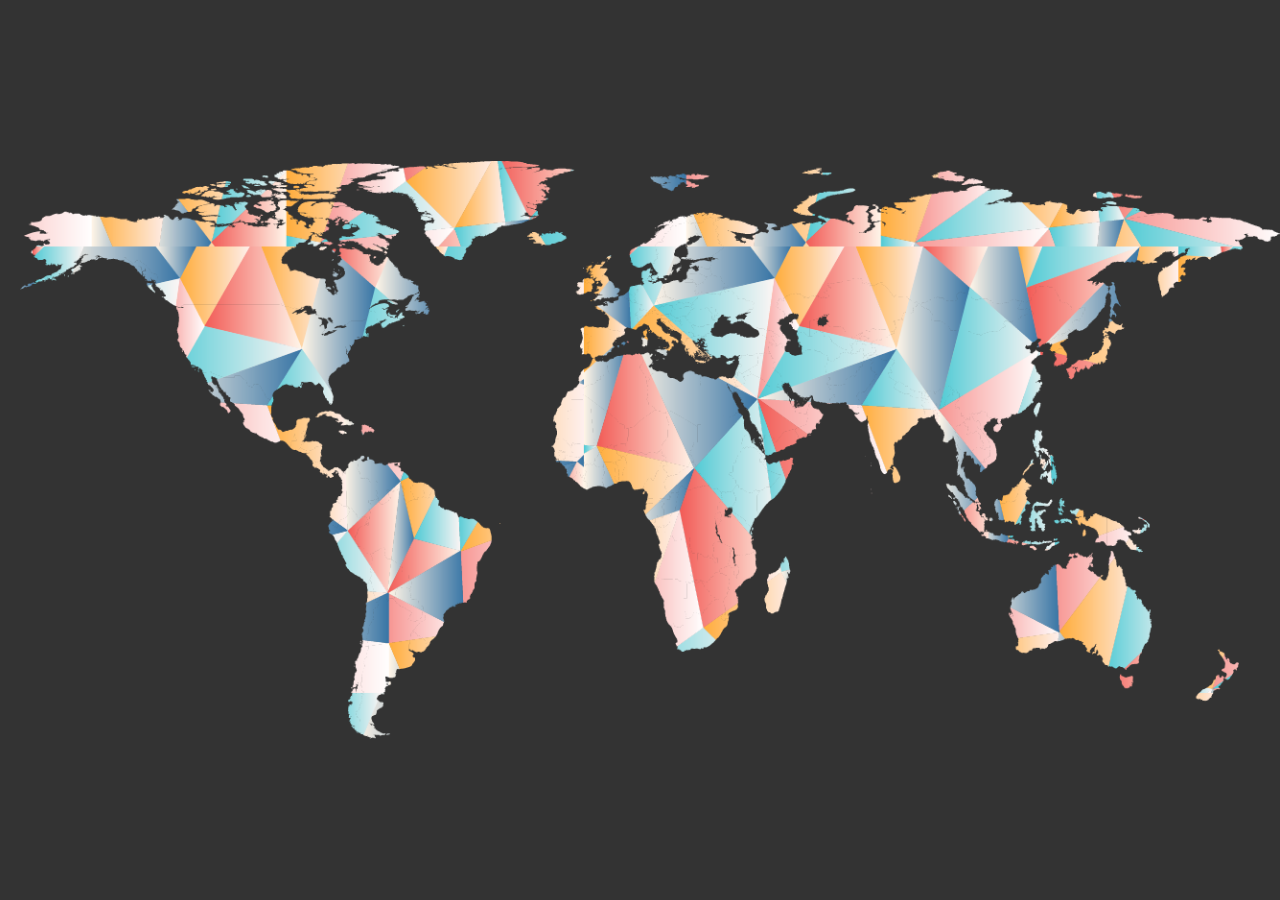
==== index.html @ 7c57bed3 "Copy From Portfolio" ====
<!DOCTYPE HTML>
<html>

<head>
    <meta charset="utf-8">
    <meta name="viewport" content="width=device-width, initial-scale=1"/>
	<title>Brian Ketchem</title>

    <!------------ Bootstrap Stylesheet Links ---------->
    <link rel="stylesheet" href="css/bootstrap.min.css">
    <link rel="stylesheet" href="css/bootstrap-theme.min.css">
    <link rel="stylesheet" href="css/style.css">
</head>

<body>

    <nav class= "navbar">
        <div class="container-fluid ">
            <div class="navbar-header">
                <button type="button" class="navbar-toggle" data-toggle="collapse" data-target="#navbar" aria-expanded="false" aria-controls="navbar">
                    <span class="sr-only">Toggle navigation</span> <!-- Used for screen readers for accessibility -->
                    <span class="glyphicon glyphicon-menu-hamburger"></span>
                    <span class="menu"> Menu</span>
                </button>
                <a class="navbar-brand" href="#">Brian Ketchem</a>
            </div>
            <div id="navbar" class="collapse navbar-collapse"> <!-- Links to include in navbar -->
                <ul class="nav navbar-nav navbar-inner center">  <!-- Unordered list for links on navbar -->
                    <li><a href="resume.html">Resume</a></li>
                    <li><a href="portfolio.html">Portfolio</a></li>
                    <li><a href="connect.html">Connect</a></li>
                </ul>
                <ul class="nav navbar-nav navbar-right">
                    <li><a href="https://www.neatlinesmaps.com">Business</a></li>
                </ul>
            </div> <!-- end .navbar-collapse -->
        </div> <!-- end .container -->
    </nav> <!-- end navigation bar -->

    <div class="jumbotron">
        <div class="container" id="banner">
            <h2 class="display-4">Brian Ketchem</h2>
            <!--<p class="lead">If people don't either love or hate your work; you just haven't done all that much. -Tinker Hatfield</p>-->
            </div>
        </div>
    </div>

    <div class="container" id="canvas">
        <div class="row" id="col1">
            <div class="col-xs-4">
                <div class="thumbnail portfolio-thumbnail">
                    <a href="Portfolio/BuffaloMountain.html">
                        <img class="img-responsive" src="assets/BuffaloMountain.png">
                    </a>
                </div>
            </div>
            <div class="col-xs-4">
                <div class="thumbnail portfolio-thumbnail">
                    <a href="Portfolio/MTMFestival.html">
                        <img class="img-responsive" src="assets/MTMFestival.png">
                    </a>
                </div>
            </div>
            <div class="col-xs-4">
                <div class="thumbnail portfolio-thumbnail">
                    <a href="Portfolio/NZTerrain.html">
                        <img class="img-responsive" src="assets/NZTerrain.png">
                    </a>
                </div>
            </div>
            <div class="col-xs-4">
                <div class="thumbnail portfolio-thumbnail">
                    <a href="Portfolio/DIAInfo.html">
                        <img class="img-responsive" src="assets/DIAInfo.png" id="dia">
                    </a>
                </div>
            </div>
        </div>
        <div class="row" id="col2">
            <div class="col-xs-12" id="sidebar">
                <p>I am a cartographer and a developer currently pursuing my Masters of GIS and Web Map Programming at
                    UW-Madison. I love working to create beautiful and engaging maps and applications. In addition to
                    my full-time job, I am also the co-owner of Neatlines Cartography where we have one map already in
                    print. Additionally, our work was recently featured in a brochure for a Johnson City, TN festival
                    brochure. The other maps and applications featured on this site, were produced at school to
                    highlight a particular style or technique.</p>

                <!--<p>Personally, I currently live in East Tennessee with my wife and our animals. We have two dogs Kodiak (Kodi) and Rocket, as well as a cat name Maya. We enjoy getting outdoors every chance that we get, and Tennessee is a great place for that. </p>-->

                <p>My passion is bringing my work outdoors or outdoors to work. I enjoy that cartography allows me to
                    connect with the physical world. My hope is that all of my maps and apps help people understand
                    geographic phenomena as well as connect to the world through excellent design.</p>
            </div>
        </div>
    </div>

    <div id = "splashscreen" class="flex-container">
        <div id="flex-item" class="flex-container flex-row">
            <img src="assets/splashimage.png" id="splashimage"/>
        </div>
    </div>

    <script type = "text/javascript" src="lib/jquery-3.3.1.min.js"></script>
    <script type = "text/javascript" src="lib/bootstrap.min.js"></script>
    <script type = "text/javascript" src="lib/customfunctions.js"></script>
</body>

</html>
---- css/style.css ----
html, body, .viewport {
    width: 100%;
    height: 100%;
    margin: 0;
    //background-color: #777777;
}

/**************SPLASHSCREEN*****************/
#flex-item {
    text-align: center;
    align-items: center;
    justify-content: center;
    margin: auto;
}

#splashscreen {
    display: -webkit-box;
    display: -webkit-flex;
    display: -moz-box;
    display: -ms-flexbox;
    display: flex;
    -webkit-box-align: center;
    -webkit-align-items: center;
    -moz-box-align: center;
    -ms-flex-align: center;
    align-items: center;
    -webkit-box-pack: center;
    -webkit-justify-content: center;
    -moz-box-pack: center;
    -ms-flex-pack: center;
    justify-content: center;
    position: fixed;
    top: 0;
    right: 0;
    bottom: 0;
    left: 0;
    height: 100%;
    width: 100%;
    background: #333333;
}

#splashimage{
    padding-left: 20px;
    height: auto;
    width: 100%;
    max-width: 1300px;
    max-height: 700px;
    align-items: center;
    justify-content: center;
}
/*************END SPLASHSCREEN***************/

/*************NAVBAR*************************/

.center{
    text-align: center;
    display:inline-block;
    float: none;
    justify-content: center;
}

#navbar{
    text-align: center;
    justify-content: center;
    padding-top: 5px;
    padding-right: 70px;
}
/*************END NAVBAR*********************/

/**************BANNER**********************/
.jumbotron{
    background-image: url("../assets/Banner3-100.jpg");
    text-align: center;
    color: #fff;
    padding: 2%;
    //width: 100%;
}


.display-4{
    font-size: 30pt;
    justify-content: center;
}

#banner
{
    justify-content: center;
    align-content: center;
    background: transparent;
    color: black;
    text-align: center;
}
/*********** End Banner **********************/

/********** Resume *******************/
#resume{
    display: flex;
    flex-wrap: wrap;
}

/*****************************************/

.portfolio-thumbnail {
    background-color: #fff;
    border-color: grey;
    border-width: 2px;
    width: 95%;
    max-height: 420px;
}

.portfolio-thumbnail:hover {
    border-color: darkblue;
}

#dia{
    width: auto;
    height: auto;
    max-height: 400px;
}

#diainfo{
    max-width: 1600px;
}

#col1{
    width: 75%;
    float: left;
}

#col2{
    width: 25%;
    float: right;
}

#sidebar{
    height: 400px;
    text-align: left;
}

#twittericon{
    max-height: 200px;
    max-width: 200px;
    display:block;
    margin:auto;
}

#linkedin{
    max-height: 200px;
    max-width: 200px;
    display:block;
    margin:auto;
    padding-top: 50px;
}

#facebook{
    max-height: 200px;
    max-width: 200px;
    display:block;
    margin:auto;
    padding-top: 50px;
}

#social{
    justify-items: center;
}
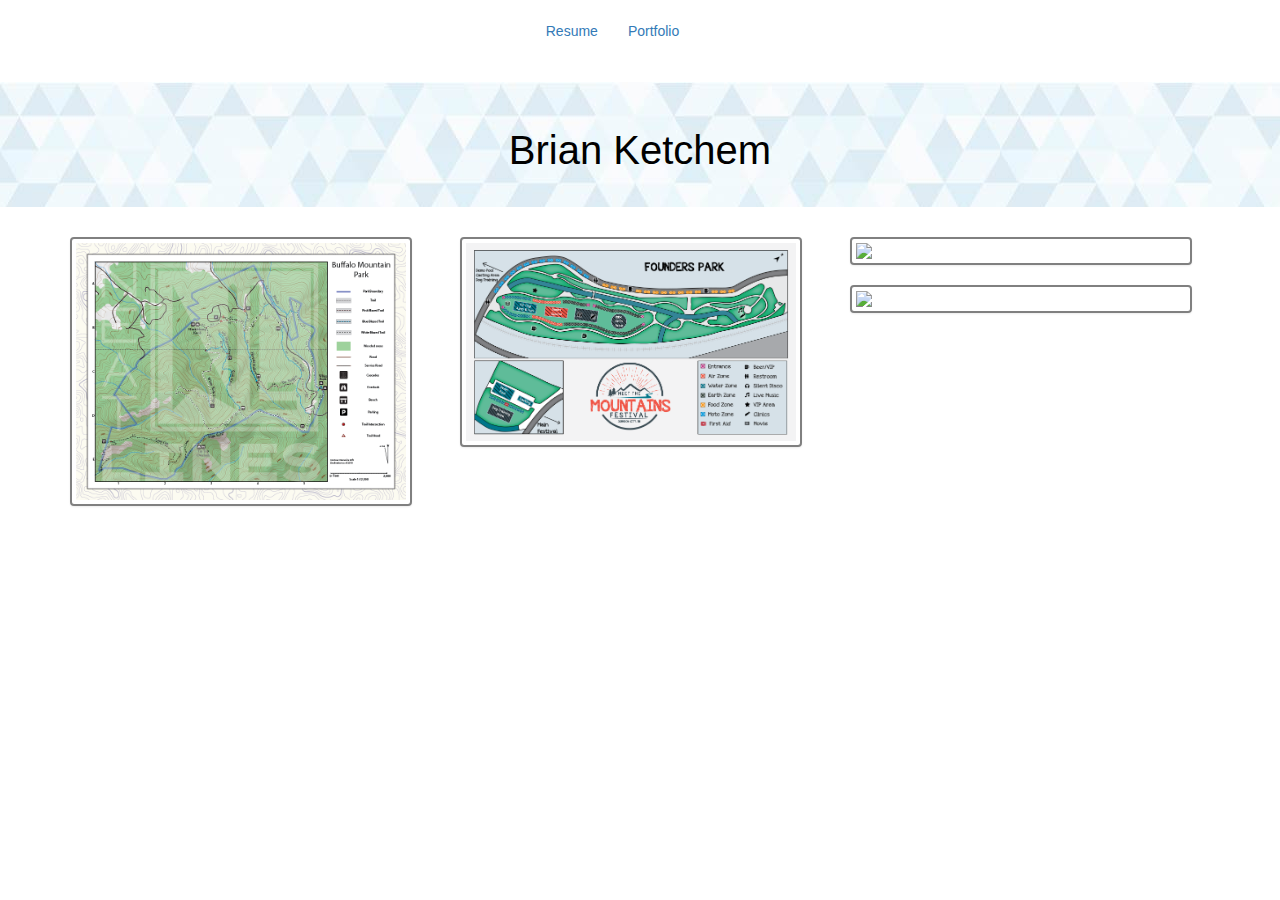
==== commit 66379417: "Removed some of the menu items" ====
--- a/index.html
+++ b/index.html
@@ -1,19 +1,16 @@
-<!DOCTYPE HTML>
-<html>
-
+<!DOCTYPE html>
+<html lang="en">
 <head>
     <meta charset="utf-8">
     <meta name="viewport" content="width=device-width, initial-scale=1"/>
-	<title>Brian Ketchem</title>
+    <title>Brian Ketchem</title>
 
     <!------------ Bootstrap Stylesheet Links ---------->
     <link rel="stylesheet" href="css/bootstrap.min.css">
     <link rel="stylesheet" href="css/bootstrap-theme.min.css">
     <link rel="stylesheet" href="css/style.css">
 </head>
-
 <body>
-
     <nav class= "navbar">
         <div class="container-fluid ">
             <div class="navbar-header">
@@ -22,16 +19,11 @@
                     <span class="glyphicon glyphicon-menu-hamburger"></span>
                     <span class="menu"> Menu</span>
                 </button>
-                <a class="navbar-brand" href="#">Brian Ketchem</a>
             </div>
             <div id="navbar" class="collapse navbar-collapse"> <!-- Links to include in navbar -->
                 <ul class="nav navbar-nav navbar-inner center">  <!-- Unordered list for links on navbar -->
                     <li><a href="resume.html">Resume</a></li>
-                    <li><a href="portfolio.html">Portfolio</a></li>
-                    <li><a href="connect.html">Connect</a></li>
-                </ul>
-                <ul class="nav navbar-nav navbar-right">
-                    <li><a href="https://www.neatlinesmaps.com">Business</a></li>
+                    <li><a href="index.html">Portfolio</a></li>
                 </ul>
             </div> <!-- end .navbar-collapse -->
         </div> <!-- end .container -->
@@ -41,34 +33,33 @@
         <div class="container" id="banner">
             <h2 class="display-4">Brian Ketchem</h2>
             <!--<p class="lead">If people don't either love or hate your work; you just haven't done all that much. -Tinker Hatfield</p>-->
-            </div>
         </div>
     </div>
 
-    <div class="container" id="canvas">
-        <div class="row" id="col1">
-            <div class="col-xs-4">
+    <div class="container">
+        <div class="row">
+            <div class="col-md-4">
                 <div class="thumbnail portfolio-thumbnail">
                     <a href="Portfolio/BuffaloMountain.html">
                         <img class="img-responsive" src="assets/BuffaloMountain.png">
                     </a>
                 </div>
             </div>
-            <div class="col-xs-4">
+            <div class="col-md-4">
                 <div class="thumbnail portfolio-thumbnail">
                     <a href="Portfolio/MTMFestival.html">
                         <img class="img-responsive" src="assets/MTMFestival.png">
                     </a>
                 </div>
             </div>
-            <div class="col-xs-4">
+            <div class="col-md-4">
                 <div class="thumbnail portfolio-thumbnail">
                     <a href="Portfolio/NZTerrain.html">
                         <img class="img-responsive" src="assets/NZTerrain.png">
                     </a>
                 </div>
             </div>
-            <div class="col-xs-4">
+            <div class="col-md-4">
                 <div class="thumbnail portfolio-thumbnail">
                     <a href="Portfolio/DIAInfo.html">
                         <img class="img-responsive" src="assets/DIAInfo.png" id="dia">
@@ -76,33 +67,11 @@
                 </div>
             </div>
         </div>
-        <div class="row" id="col2">
-            <div class="col-xs-12" id="sidebar">
-                <p>I am a cartographer and a developer currently pursuing my Masters of GIS and Web Map Programming at
-                    UW-Madison. I love working to create beautiful and engaging maps and applications. In addition to
-                    my full-time job, I am also the co-owner of Neatlines Cartography where we have one map already in
-                    print. Additionally, our work was recently featured in a brochure for a Johnson City, TN festival
-                    brochure. The other maps and applications featured on this site, were produced at school to
-                    highlight a particular style or technique.</p>
-
-                <!--<p>Personally, I currently live in East Tennessee with my wife and our animals. We have two dogs Kodiak (Kodi) and Rocket, as well as a cat name Maya. We enjoy getting outdoors every chance that we get, and Tennessee is a great place for that. </p>-->
-
-                <p>My passion is bringing my work outdoors or outdoors to work. I enjoy that cartography allows me to
-                    connect with the physical world. My hope is that all of my maps and apps help people understand
-                    geographic phenomena as well as connect to the world through excellent design.</p>
-            </div>
-        </div>
-    </div>
-
-    <div id = "splashscreen" class="flex-container">
-        <div id="flex-item" class="flex-container flex-row">
-            <img src="assets/splashimage.png" id="splashimage"/>
-        </div>
     </div>
 
     <script type = "text/javascript" src="lib/jquery-3.3.1.min.js"></script>
     <script type = "text/javascript" src="lib/bootstrap.min.js"></script>
     <script type = "text/javascript" src="lib/customfunctions.js"></script>
+</div>
 </body>
-
 </html>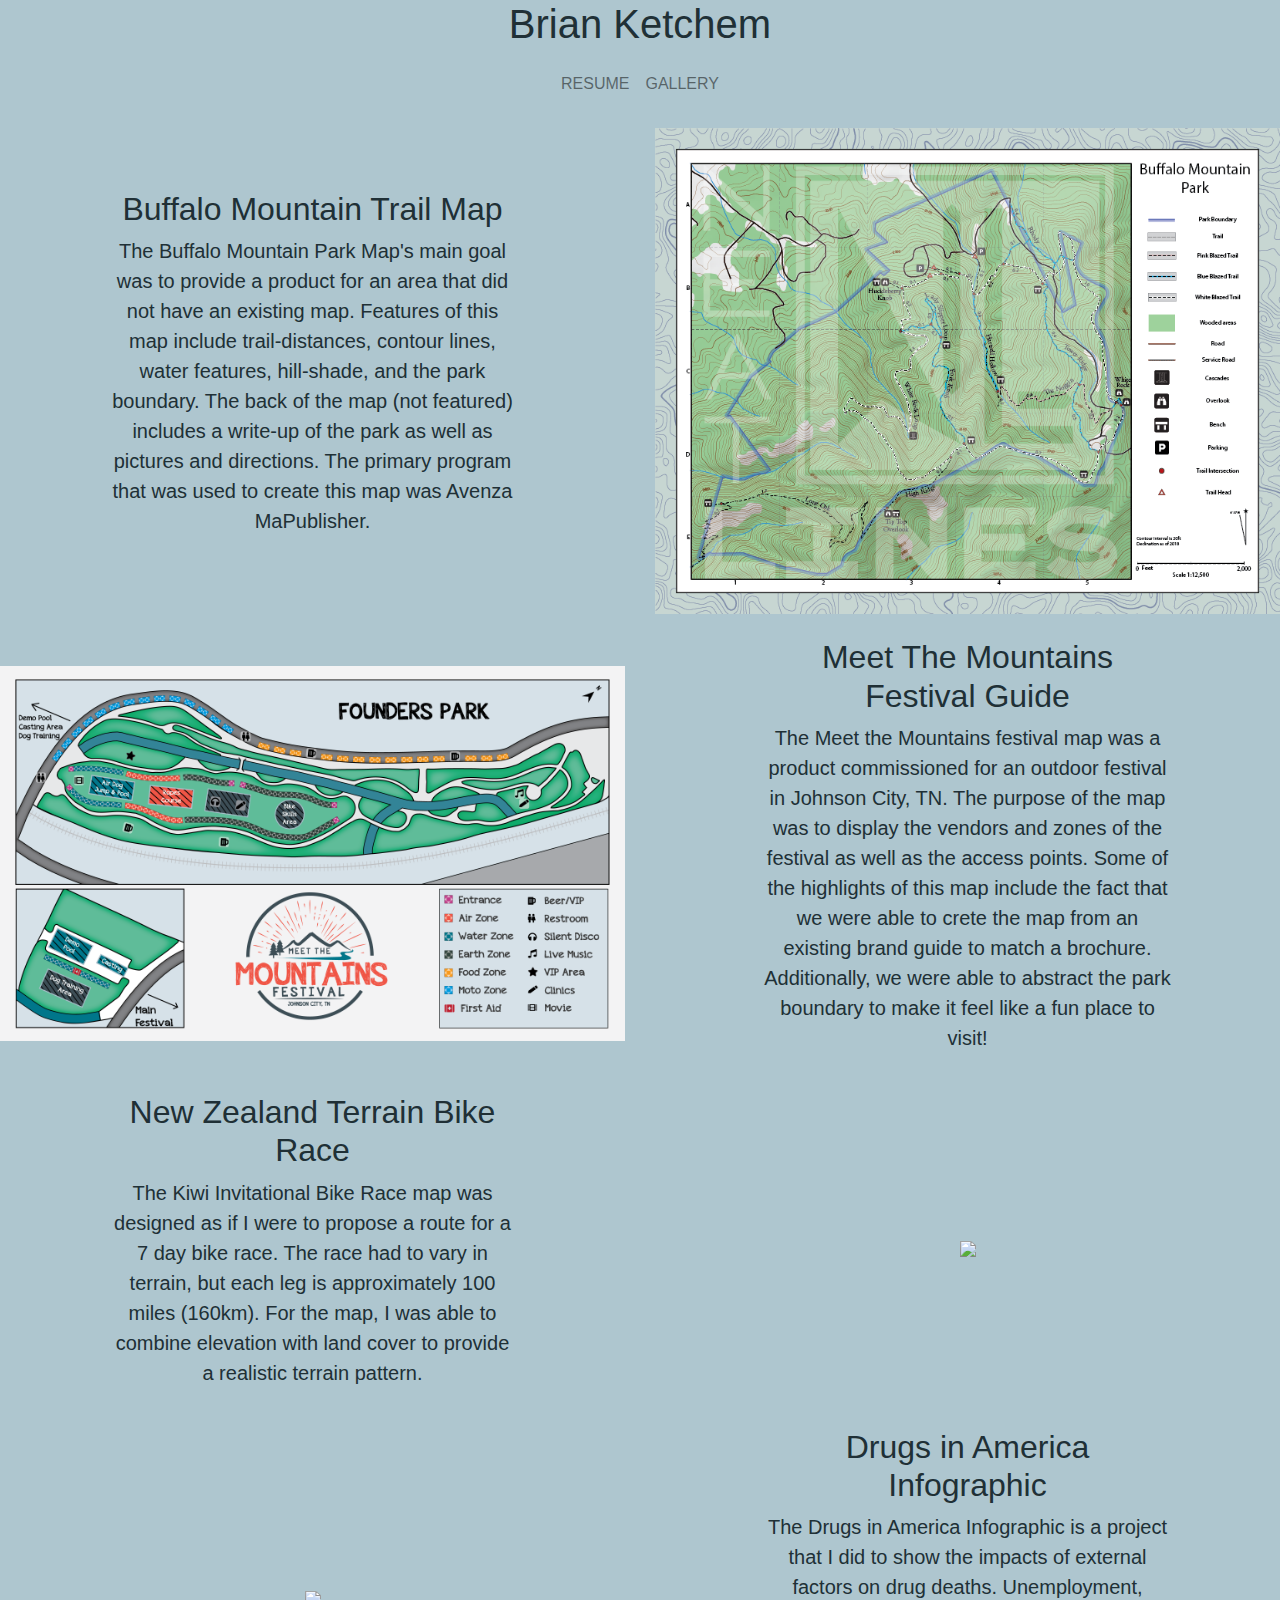
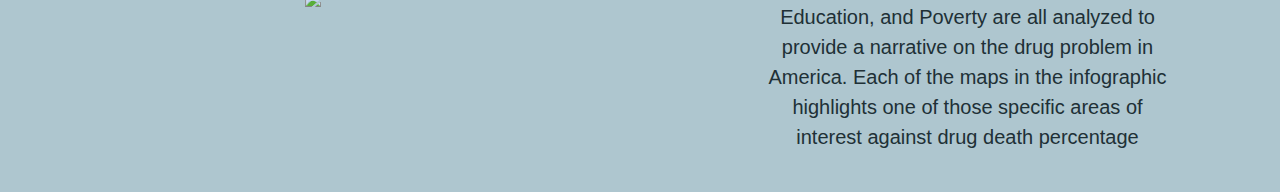
==== commit 28b76b83: "Reworked all of the major compontents" ====
--- a/index.html
+++ b/index.html
@@ -1,77 +1,93 @@
 <!DOCTYPE html>
 <html lang="en">
 <head>
-    <meta charset="utf-8">
-    <meta name="viewport" content="width=device-width, initial-scale=1"/>
-    <title>Brian Ketchem</title>
+	<meta charset="utf-8">
+	<meta name="viewport" content="width=device-width, initial-scale=1"/>
+	<title>Brian Ketchem</title>
 
-    <!------------ Bootstrap Stylesheet Links ---------->
-    <link rel="stylesheet" href="css/bootstrap.min.css">
-    <link rel="stylesheet" href="css/bootstrap-theme.min.css">
-    <link rel="stylesheet" href="css/style.css">
+	<!-- Bootstrap CSS -->
+	<link rel="stylesheet" href="https://stackpath.bootstrapcdn.com/bootstrap/4.2.1/css/bootstrap.min.css">
+	<link rel="stylesheet" href="css/style.css">
 </head>
 <body>
-    <nav class= "navbar">
-        <div class="container-fluid ">
-            <div class="navbar-header">
-                <button type="button" class="navbar-toggle" data-toggle="collapse" data-target="#navbar" aria-expanded="false" aria-controls="navbar">
-                    <span class="sr-only">Toggle navigation</span> <!-- Used for screen readers for accessibility -->
-                    <span class="glyphicon glyphicon-menu-hamburger"></span>
-                    <span class="menu"> Menu</span>
-                </button>
-            </div>
-            <div id="navbar" class="collapse navbar-collapse"> <!-- Links to include in navbar -->
-                <ul class="nav navbar-nav navbar-inner center">  <!-- Unordered list for links on navbar -->
-                    <li><a href="resume.html">Resume</a></li>
-                    <li><a href="index.html">Portfolio</a></li>
-                </ul>
-            </div> <!-- end .navbar-collapse -->
-        </div> <!-- end .container -->
-    </nav> <!-- end navigation bar -->
+	<nav id="navbarHeader" class="navbar navbar-light navbar-expand-md py-0">
+		<div class="container d-flex justify-content-center">
+			<h1>Brian Ketchem</h1>	
+		</div>
+	</nav>
+	<nav id="mainNavbar" class="navbar navbar-light navbar-expand-md pb-4">
+		<div class="container d-flex justify-content-around">
+			<ul class="navbar-nav">
+				<li class="nav-item">
+					<a class="nav-link" href="resume.html">RESUME</a>
+				</li>
+				<li class="nav-item">
+					<a class="nav-link" href="#">GALLERY</a>
+				</li>
+			</ul>
+		</div>
+	</nav>
 
-    <div class="jumbotron">
-        <div class="container" id="banner">
-            <h2 class="display-4">Brian Ketchem</h2>
-            <!--<p class="lead">If people don't either love or hate your work; you just haven't done all that much. -Tinker Hatfield</p>-->
-        </div>
-    </div>
+	<section class="container-fluid px-0 text-center" id="mainContent">
+		<div class="row pb-3 pb-md-4 align-items-center">
+			<div class="col-md-6 text-center">
+				<div class="row justify-content-center">
+					<div class="col-10 col-lg-8 blurb">
+						<h2>Buffalo Mountain Trail Map</h2>
+						<p class="lead">The Buffalo Mountain Park Map's main goal was to provide a product for an area that did not have an existing map. Features of this map include trail-distances, contour lines, water features, hill-shade, and the park boundary. The back of the map (not featured) includes a write-up of the park as well as pictures and directions. The primary program that was used to create this map was Avenza MaPublisher.</p>
+					</div>
+				</div>
+			</div>
+			<div class="col col-md-6">
+				<img class="img-fluid" src="assets/BuffaloMountain.png">
+			</div>
+		</div>
 
-    <div class="container">
-        <div class="row">
-            <div class="col-md-4">
-                <div class="thumbnail portfolio-thumbnail">
-                    <a href="Portfolio/BuffaloMountain.html">
-                        <img class="img-responsive" src="assets/BuffaloMountain.png">
-                    </a>
-                </div>
-            </div>
-            <div class="col-md-4">
-                <div class="thumbnail portfolio-thumbnail">
-                    <a href="Portfolio/MTMFestival.html">
-                        <img class="img-responsive" src="assets/MTMFestival.png">
-                    </a>
-                </div>
-            </div>
-            <div class="col-md-4">
-                <div class="thumbnail portfolio-thumbnail">
-                    <a href="Portfolio/NZTerrain.html">
-                        <img class="img-responsive" src="assets/NZTerrain.png">
-                    </a>
-                </div>
-            </div>
-            <div class="col-md-4">
-                <div class="thumbnail portfolio-thumbnail">
-                    <a href="Portfolio/DIAInfo.html">
-                        <img class="img-responsive" src="assets/DIAInfo.png" id="dia">
-                    </a>
-                </div>
-            </div>
-        </div>
-    </div>
+		<div class="row pb-3 pb-md-4 align-items-center">
+			<div class="col col-md-6 order-2 order-md-1">
+				<img class="img-fluid" src="assets/MTMFestival.png">
+			</div>
+			<div class="col-md-6 text-center order-1 order-md-2">
+				<div class="row justify-content-center">
+					<div class="col-10 col-lg-8 blurb">
+						<h2>Meet The Mountains Festival Guide</h2>
+						<p class="lead">The Meet the Mountains festival map was a product commissioned for an outdoor festival in Johnson City, TN. The purpose of the map was to display the vendors and zones of the festival as well as the access points. Some of the highlights of this map include the fact that we were able to crete the map from an existing brand guide to match a brochure. Additionally, we were able to abstract the park boundary to make it feel like a fun place to visit! </p>
+					</div>
+				</div>
+			</div>
+		</div>
 
-    <script type = "text/javascript" src="lib/jquery-3.3.1.min.js"></script>
-    <script type = "text/javascript" src="lib/bootstrap.min.js"></script>
-    <script type = "text/javascript" src="lib/customfunctions.js"></script>
-</div>
+		<div class="row pb-3 pb-md-4 align-items-center">
+			<div class="col-md-6 text-center">
+				<div class="row justify-content-center">
+					<div class="col-10 col-lg-8 blurb">
+						<h2>New Zealand Terrain Bike Race</h2>
+						<p class="lead">The Kiwi Invitational Bike Race map was designed as if I were to propose a route for a 7 day bike race. The race had to vary in terrain, but each leg is approximately 100 miles (160km). For the map, I was able to combine elevation with land cover to provide a realistic terrain pattern.</p>
+					</div>
+				</div>
+			</div>
+			<div class="col col-md-6 ">
+				<img class="img-fluid" src="assets/NZTerrain.png">
+			</div>
+		</div>
+
+		<div class="row pb-3 pb-md-4 align-items-center">
+			<div class="col col-md-6 order-2 order-md-1">
+				<img class="img-fluid" src="assets/DIAInfoClipped.png">
+			</div>
+			<div class="col-md-6 text-center order-1 order-md-2">
+				<div class="row justify-content-center">
+					<div class="col-10 col-lg-8 blurb">
+						<h2>Drugs in America Infographic</h2>
+						<p class="lead">The Drugs in America Infographic is a project that I did to show the impacts of external factors on drug deaths. Unemployment, Education, and Poverty are all analyzed to provide a narrative on the drug problem in America. Each of the maps in the infographic highlights one of those specific areas of interest against drug death percentage</p>
+					</div>
+				</div>
+			</div>
+		</div>
+	</section>
+
+	<script src="https://code.jquery.com/jquery-3.3.1.slim.min.js"> </script>
+	<script src="https://cdnjs.cloudflare.com/ajax/libs/popper.js/1.14.6/umd/popper.min.js"></script>
+	<script src="https://stackpath.bootstrapcdn.com/bootstrap/4.2.1/js/bootstrap.min.js" ></script>
 </body>
 </html>--- a/css/style.css
+++ b/css/style.css
@@ -1,96 +1,7 @@
-html, body, .viewport {
-    width: 100%;
-    height: 100%;
-    margin: 0;
-    //background-color: #777777;
+body{
+    background-color: #aec6cf;
+    color: #203036;
 }
-
-/**************SPLASHSCREEN*****************/
-#flex-item {
-    text-align: center;
-    align-items: center;
-    justify-content: center;
-    margin: auto;
-}
-
-#splashscreen {
-    display: -webkit-box;
-    display: -webkit-flex;
-    display: -moz-box;
-    display: -ms-flexbox;
-    display: flex;
-    -webkit-box-align: center;
-    -webkit-align-items: center;
-    -moz-box-align: center;
-    -ms-flex-align: center;
-    align-items: center;
-    -webkit-box-pack: center;
-    -webkit-justify-content: center;
-    -moz-box-pack: center;
-    -ms-flex-pack: center;
-    justify-content: center;
-    position: fixed;
-    top: 0;
-    right: 0;
-    bottom: 0;
-    left: 0;
-    height: 100%;
-    width: 100%;
-    background: #333333;
-}
-
-#splashimage{
-    padding-left: 20px;
-    height: auto;
-    width: 100%;
-    max-width: 1300px;
-    max-height: 700px;
-    align-items: center;
-    justify-content: center;
-}
-/*************END SPLASHSCREEN***************/
-
-/*************NAVBAR*************************/
-
-.center{
-    text-align: center;
-    display:inline-block;
-    float: none;
-    justify-content: center;
-}
-
-#navbar{
-    text-align: center;
-    justify-content: center;
-    padding-top: 5px;
-    padding-right: 70px;
-}
-/*************END NAVBAR*********************/
-
-/**************BANNER**********************/
-.jumbotron{
-    background-image: url("../assets/Banner3-100.jpg");
-    text-align: center;
-    color: #fff;
-    padding: 2%;
-    //width: 100%;
-}
-
-
-.display-4{
-    font-size: 30pt;
-    justify-content: center;
-}
-
-#banner
-{
-    justify-content: center;
-    align-content: center;
-    background: transparent;
-    color: black;
-    text-align: center;
-}
-/*********** End Banner **********************/
 
 /********** Resume *******************/
 #resume{
@@ -99,67 +10,3 @@
 }
 
 /*****************************************/
-
-.portfolio-thumbnail {
-    background-color: #fff;
-    border-color: grey;
-    border-width: 2px;
-    width: 95%;
-    max-height: 420px;
-}
-
-.portfolio-thumbnail:hover {
-    border-color: darkblue;
-}
-
-#dia{
-    width: auto;
-    height: auto;
-    max-height: 400px;
-}
-
-#diainfo{
-    max-width: 1600px;
-}
-
-#col1{
-    width: 75%;
-    float: left;
-}
-
-#col2{
-    width: 25%;
-    float: right;
-}
-
-#sidebar{
-    height: 400px;
-    text-align: left;
-}
-
-#twittericon{
-    max-height: 200px;
-    max-width: 200px;
-    display:block;
-    margin:auto;
-}
-
-#linkedin{
-    max-height: 200px;
-    max-width: 200px;
-    display:block;
-    margin:auto;
-    padding-top: 50px;
-}
-
-#facebook{
-    max-height: 200px;
-    max-width: 200px;
-    display:block;
-    margin:auto;
-    padding-top: 50px;
-}
-
-#social{
-    justify-items: center;
-}
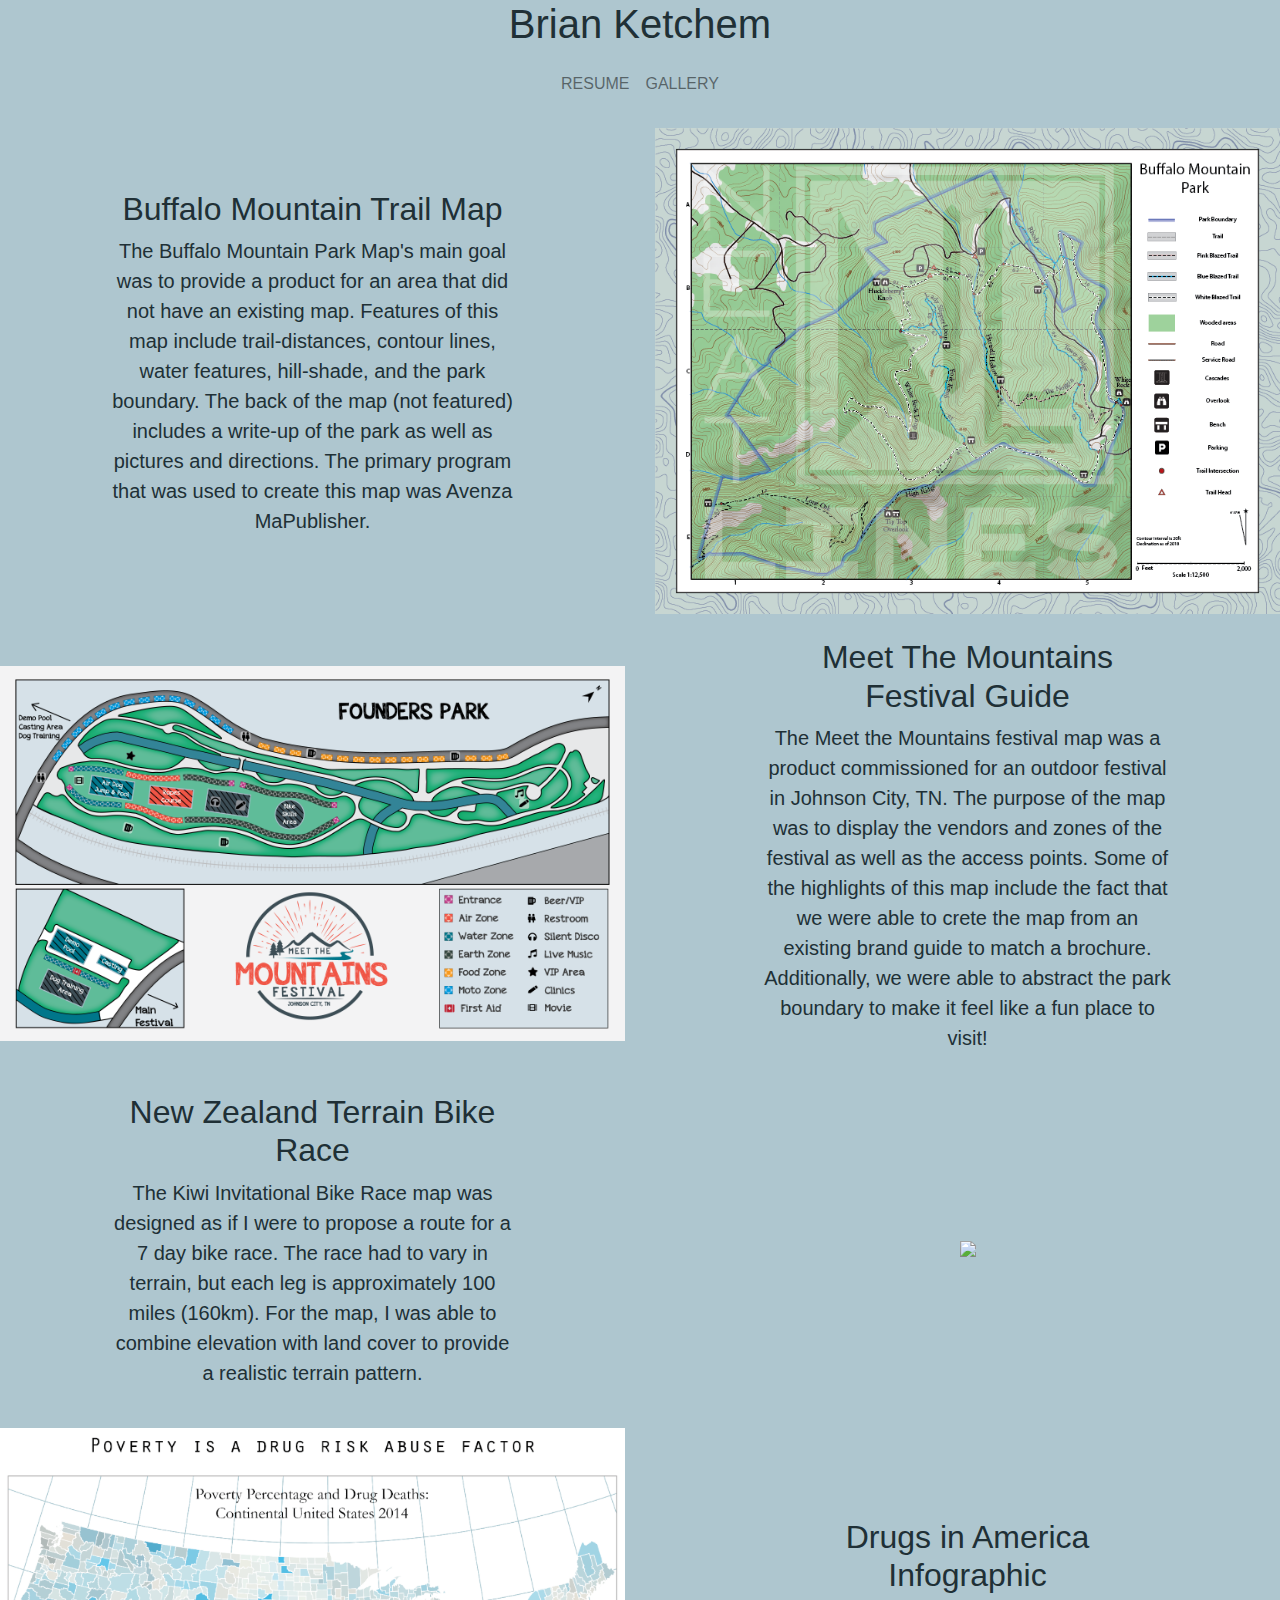
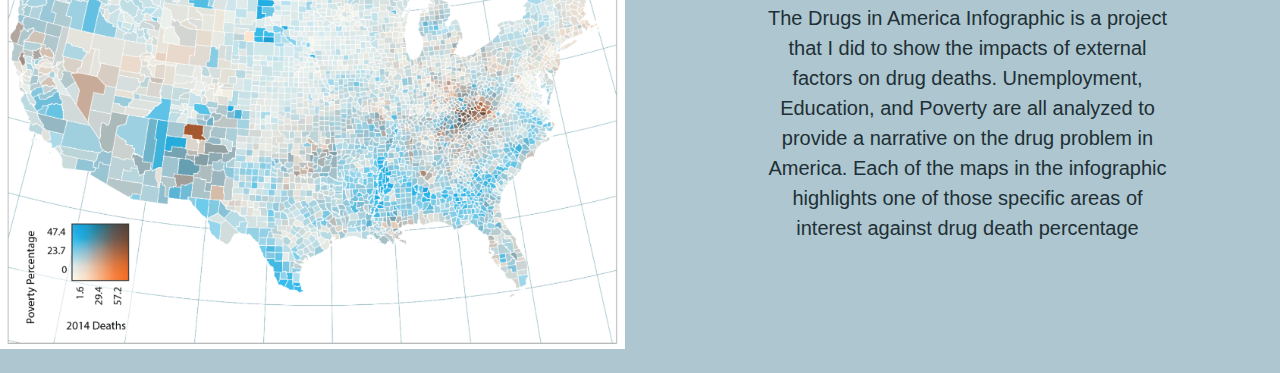
==== commit a77167f4: "fixed broken link to last map" ====
--- a/index.html
+++ b/index.html
@@ -73,7 +73,7 @@
 
 		<div class="row pb-3 pb-md-4 align-items-center">
 			<div class="col col-md-6 order-2 order-md-1">
-				<img class="img-fluid" src="assets/DIAInfoClipped.png">
+				<img class="img-fluid" src="assets/DIAInfoClipped.PNG">
 			</div>
 			<div class="col-md-6 text-center order-1 order-md-2">
 				<div class="row justify-content-center">
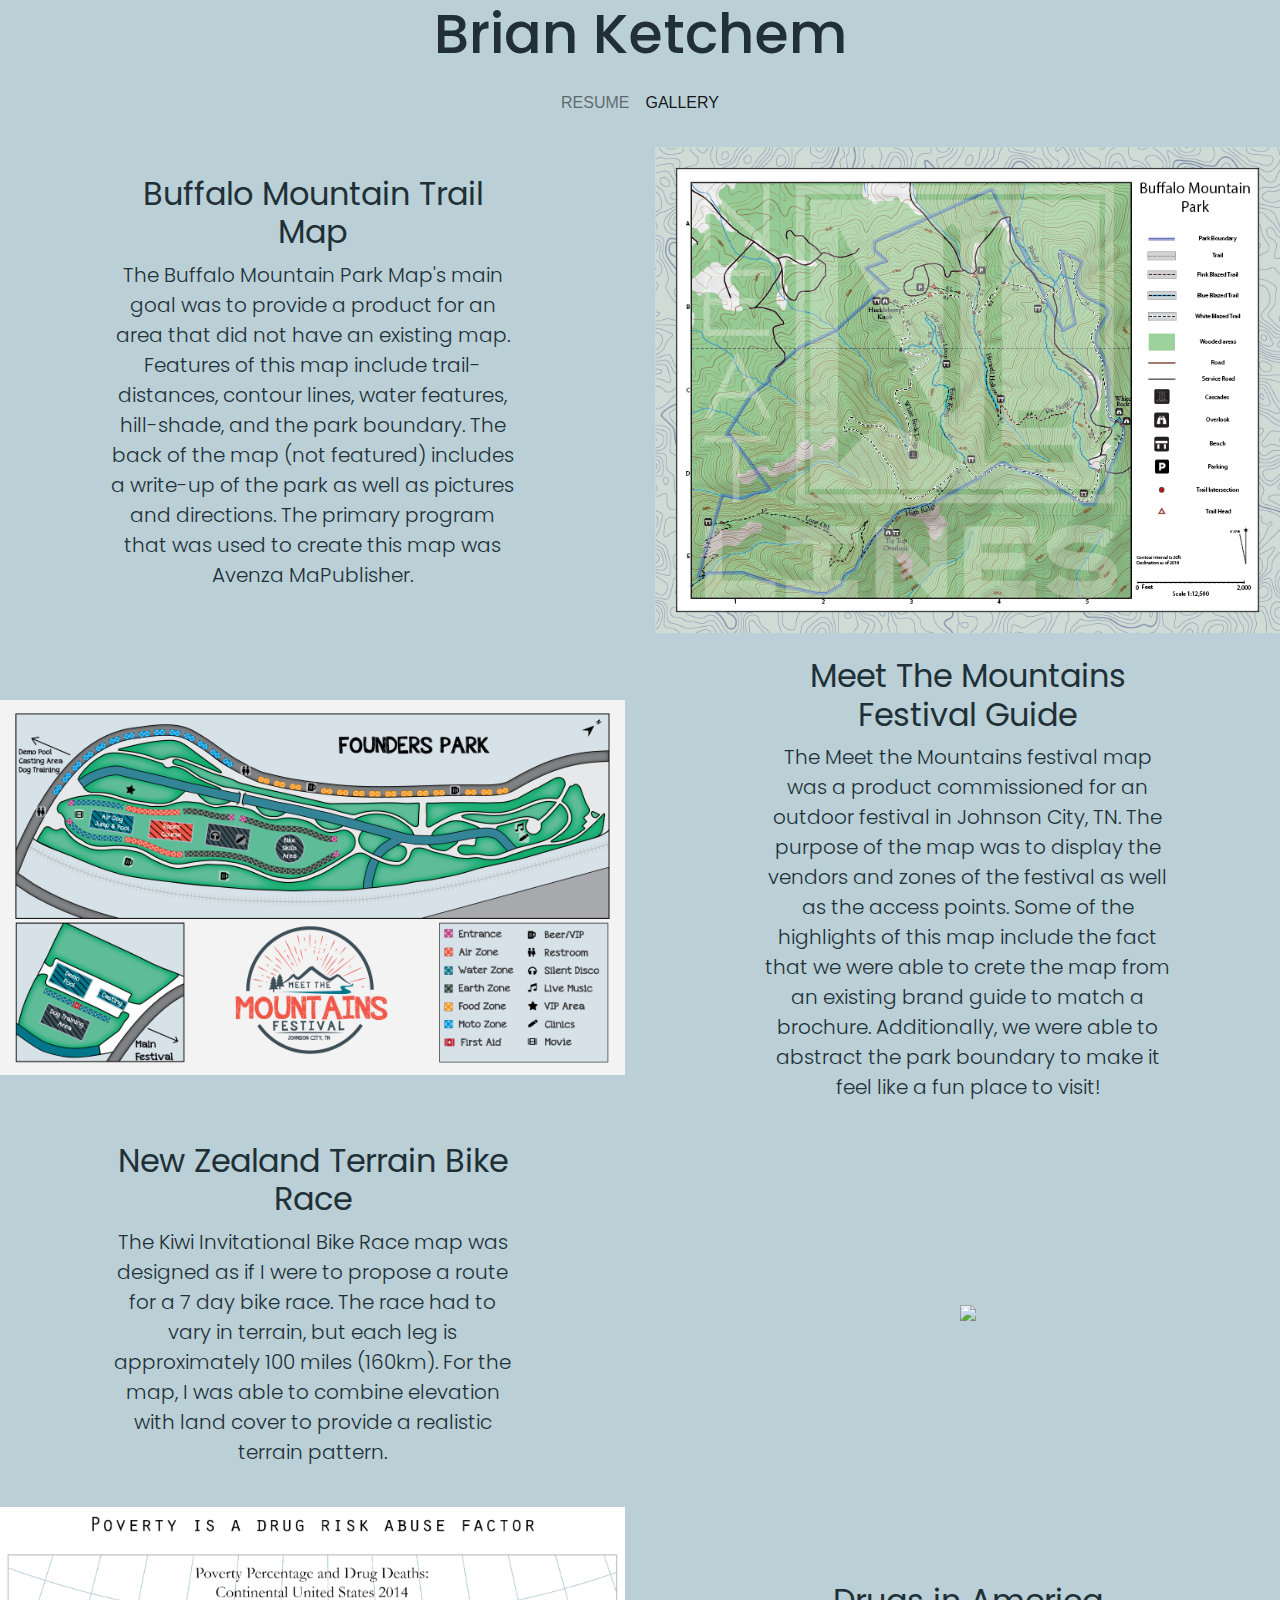
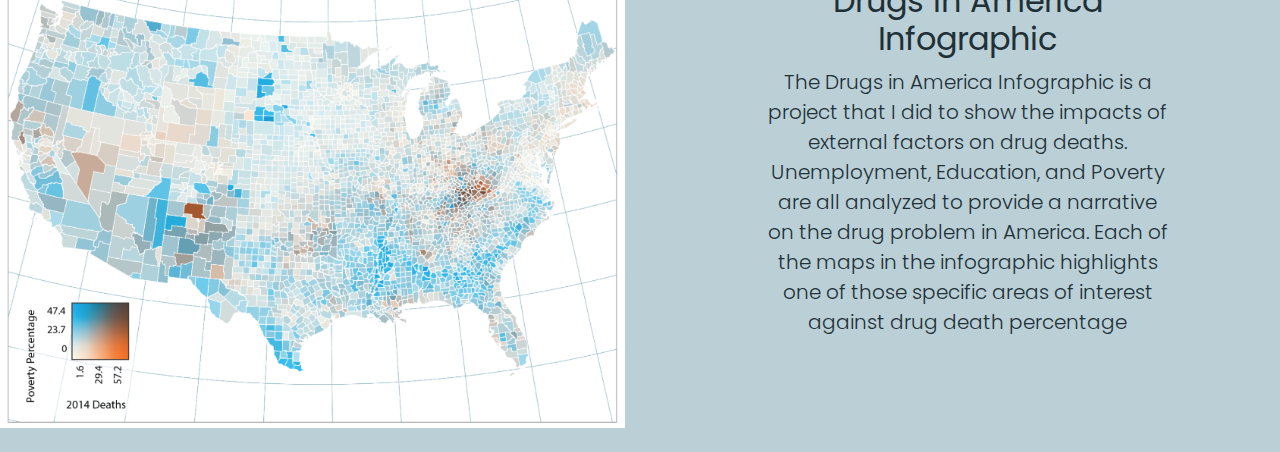
==== commit 6cf11c7c: "Added Styles, Adjusted individual pages" ====
--- a/index.html
+++ b/index.html
@@ -8,11 +8,12 @@
 	<!-- Bootstrap CSS -->
 	<link rel="stylesheet" href="https://stackpath.bootstrapcdn.com/bootstrap/4.2.1/css/bootstrap.min.css">
 	<link rel="stylesheet" href="css/style.css">
+	<link href="https://fonts.googleapis.com/css?family=Poppins:300,400,700" rel="stylesheet">
 </head>
 <body>
 	<nav id="navbarHeader" class="navbar navbar-light navbar-expand-md py-0">
 		<div class="container d-flex justify-content-center">
-			<h1>Brian Ketchem</h1>	
+			<h1 id="pageHeader">Brian Ketchem</h1>	
 		</div>
 	</nav>
 	<nav id="mainNavbar" class="navbar navbar-light navbar-expand-md pb-4">
@@ -22,7 +23,7 @@
 					<a class="nav-link" href="resume.html">RESUME</a>
 				</li>
 				<li class="nav-item">
-					<a class="nav-link" href="#">GALLERY</a>
+					<a class="nav-link active" href="#">GALLERY</a>
 				</li>
 			</ul>
 		</div>
@@ -39,13 +40,17 @@
 				</div>
 			</div>
 			<div class="col col-md-6">
-				<img class="img-fluid" src="assets/BuffaloMountain.png">
+				<a href="Portfolio/BuffaloMountain.html">
+					<img class="img-fluid" src="assets/BuffaloMountain.png">	
+				</a>
 			</div>
 		</div>
 
 		<div class="row pb-3 pb-md-4 align-items-center">
 			<div class="col col-md-6 order-2 order-md-1">
-				<img class="img-fluid" src="assets/MTMFestival.png">
+				<a href="Portfolio/MTMFestival.html">
+					<img class="img-fluid" src="assets/MTMFestival.png">
+				</a>
 			</div>
 			<div class="col-md-6 text-center order-1 order-md-2">
 				<div class="row justify-content-center">
@@ -66,14 +71,18 @@
 					</div>
 				</div>
 			</div>
-			<div class="col col-md-6 ">
-				<img class="img-fluid" src="assets/NZTerrain.png">
+			<div class="col col-md-6">
+				<a href="Portfolio/NZTerrain.html">
+					<img class="img-fluid" src="assets/NZTerrain.png">
+				</a>
 			</div>
 		</div>
 
 		<div class="row pb-3 pb-md-4 align-items-center">
 			<div class="col col-md-6 order-2 order-md-1">
-				<img class="img-fluid" src="assets/DIAInfoClipped.PNG">
+				<a href="Portfolio/DIAInfo.html">
+					<img class="img-fluid" src="assets/DIAInfoClipped.PNG">
+				</a>
 			</div>
 			<div class="col-md-6 text-center order-1 order-md-2">
 				<div class="row justify-content-center">
--- a/css/style.css
+++ b/css/style.css
@@ -1,5 +1,5 @@
 body{
-    background-color: #aec6cf;
+    background-color: #bacfd6;
     color: #203036;
 }
 
@@ -10,3 +10,40 @@
 }
 
 /*****************************************/
+
+a img:hover {
+    border: 2px solid #36515b;
+}
+
+#navbarHeader{
+    font-family: "Poppins";
+}
+
+#mainContent {
+    font-family: "Poppins";
+    font-weight: 300;
+}
+
+#mainContent h2{
+    font-weight: 400;
+}
+
+#pageHeader{
+        font-size: 3.5rem;
+}
+
+@media (max-width: 500px){
+    #pageHeader{
+        font-size: 2.5rem;
+    }
+
+    #mainContent h2{
+        font-weight: 400;
+        font-size: 1.5rem;
+    }
+
+    #mainContent p{
+        font-weight: 400;
+        font-size: 1rem;
+    }
+}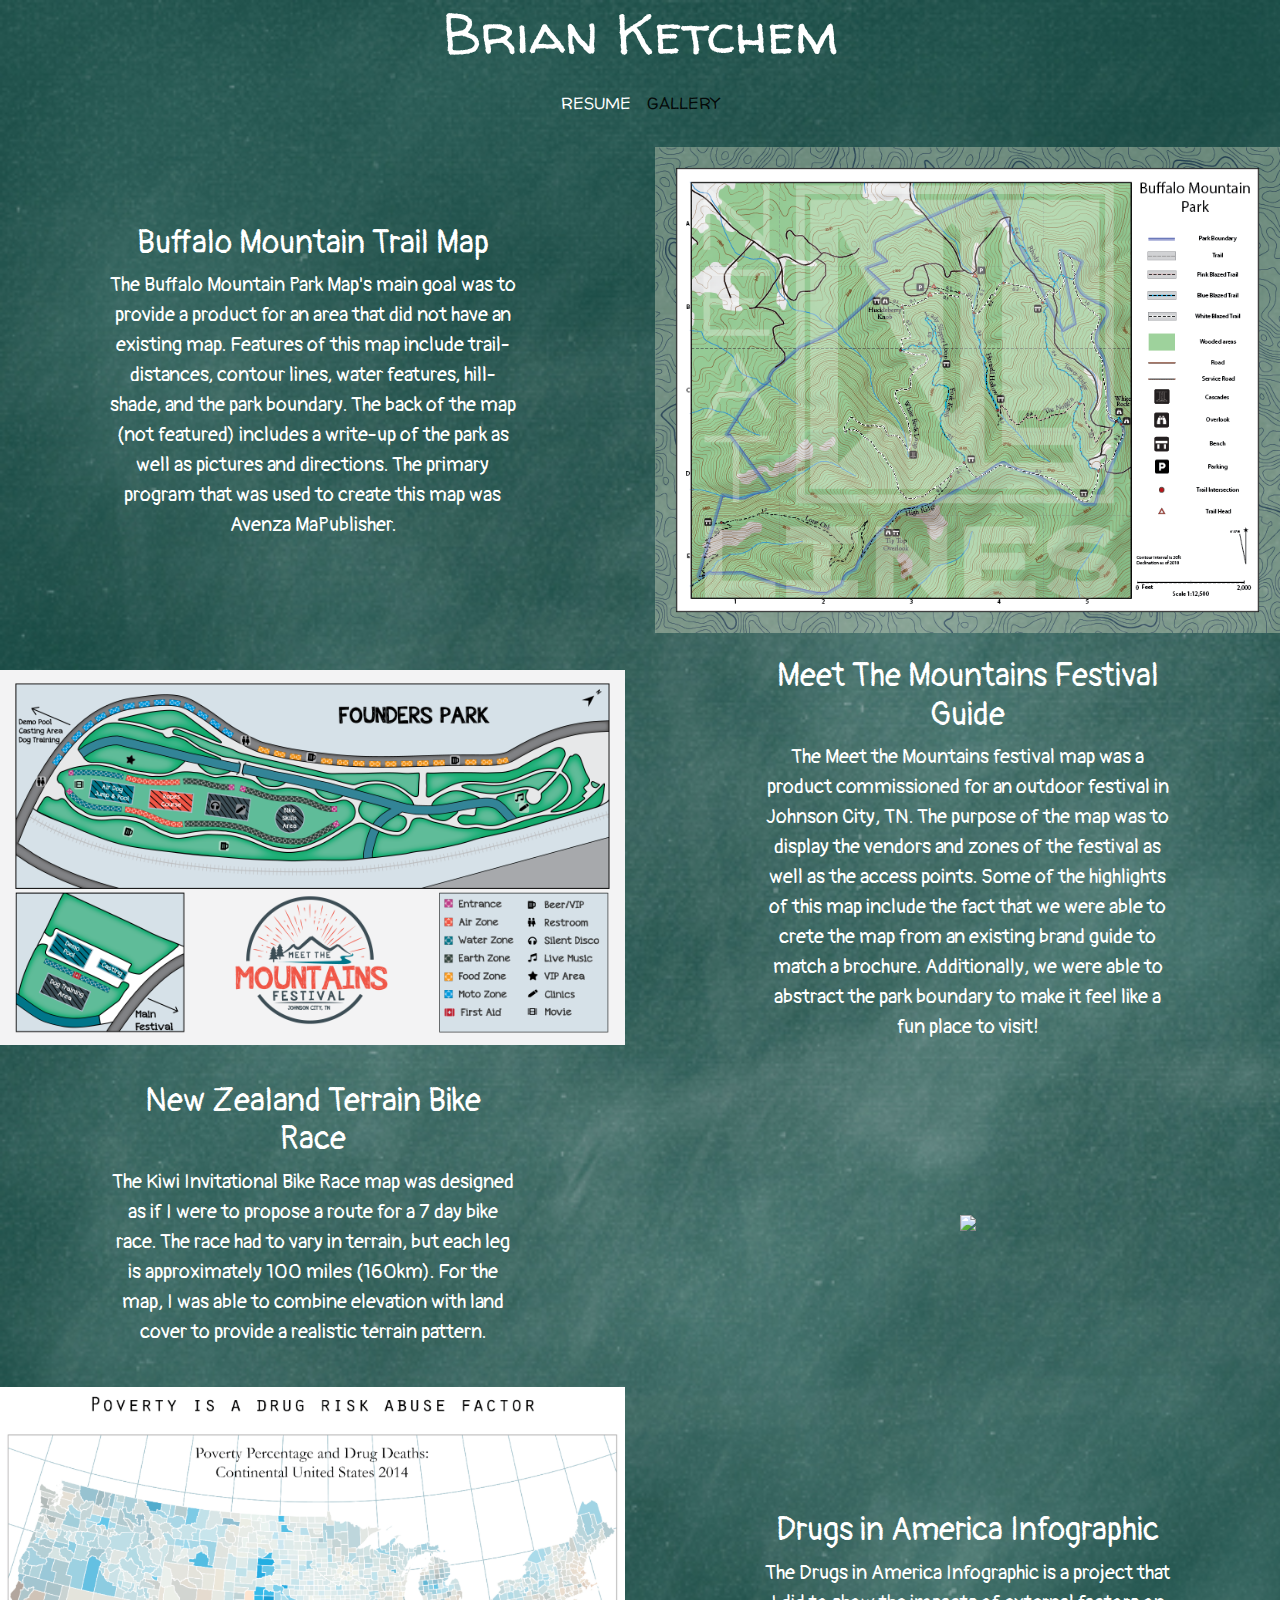
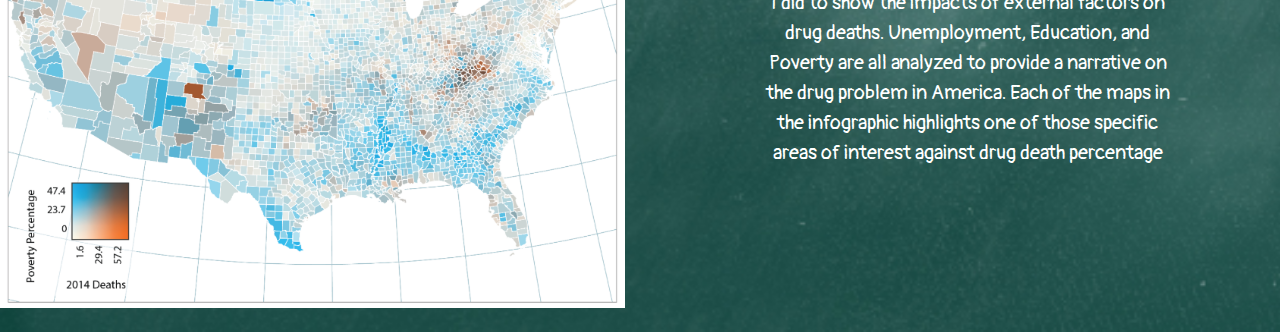
==== commit 18fa8f45: "Updated Background and Fonts" ====
--- a/index.html
+++ b/index.html
@@ -9,6 +9,7 @@
 	<link rel="stylesheet" href="https://stackpath.bootstrapcdn.com/bootstrap/4.2.1/css/bootstrap.min.css">
 	<link rel="stylesheet" href="css/style.css">
 	<link href="https://fonts.googleapis.com/css?family=Poppins:300,400,700" rel="stylesheet">
+	<link href="https://fonts.googleapis.com/css?family=Pangolin|Walter+Turncoat" rel="stylesheet">
 </head>
 <body>
 	<nav id="navbarHeader" class="navbar navbar-light navbar-expand-md py-0">
--- a/css/style.css
+++ b/css/style.css
@@ -1,6 +1,10 @@
 body{
-    background-color: #bacfd6;
-    color: #203036;
+    background-image: url(../assets/chalkboard-blue.jpg);
+    background-repeat: no-repeat;
+    background-size: cover;
+    /*background-color: #bacfd6;*/
+    /*color: #203036;*/
+    color: white;
 }
 
 /********** Resume *******************/
@@ -15,12 +19,18 @@
     border: 2px solid #36515b;
 }
 
+.navbar-light .navbar-nav .nav-link {
+    font-family: "Walter Turncoat", cursive;
+    color: white;
+}
+
 #navbarHeader{
-    font-family: "Poppins";
+    font-family: "Walter Turncoat", cursive;
 }
 
 #mainContent {
-    font-family: "Poppins";
+    /*font-family: "Walter Turncoat", cursive;*/
+    font-family: "Pangolin", cursive;
     font-weight: 300;
 }
 
